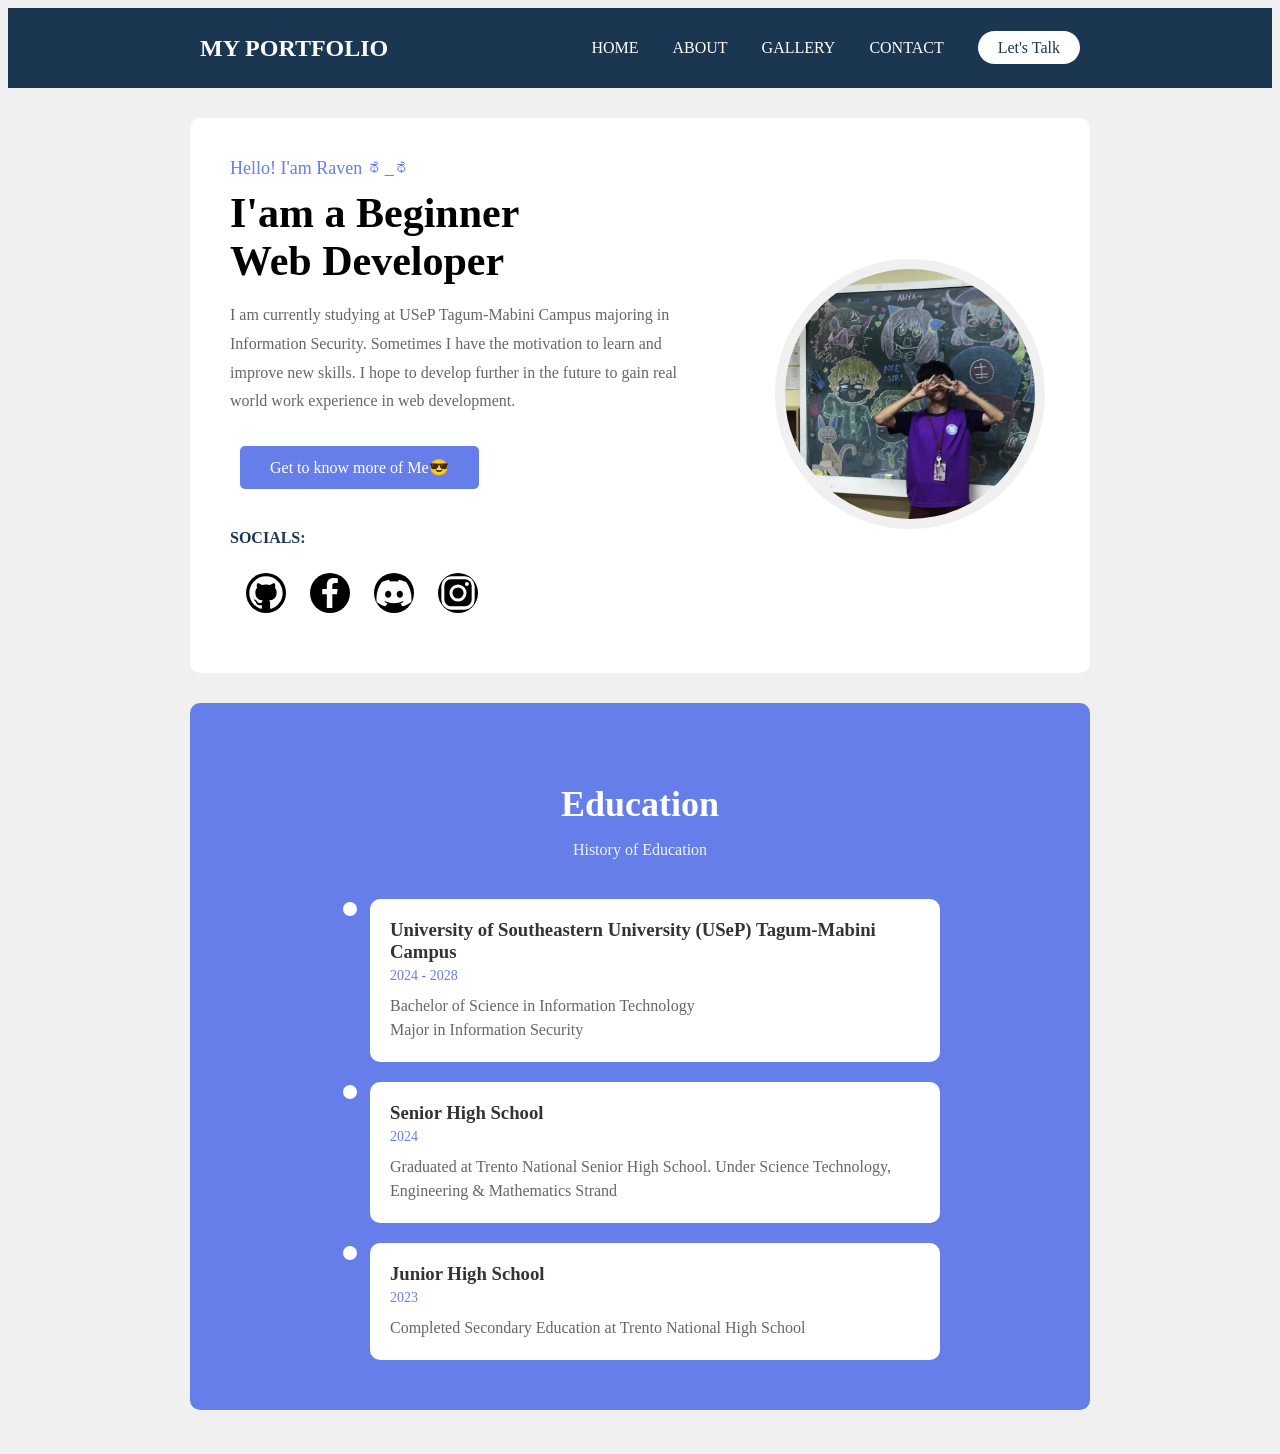
==== index.html @ c7c90969 "Add files via upload" ====
<!DOCTYPE HTML>
<html>
    <head>
        <title>Home - Raven's Portfolio</title>
    </head>

    <body bgcolor="#f0f0f0">
        <table border="0" cellpadding="0" cellspacing="0" width="100%">
            <tr>
                <td bgcolor="#1a3651" height="80" align="center">
                    <table border="0" cellpadding="10" cellspacing="0" width="900">
                        <tr>
                            <td width="30%">
                                <font color="white" size="5"><strong>MY PORTFOLIO</strong></font>
                            </td>
                            <td width="70%" align="right">
                                <a href="index.html" style="color: white; text-decoration: none; margin: 0 15px;">HOME</a>
                                <a href="about.html" style="color: white; text-decoration: none; margin: 0 15px;">ABOUT</a>
                                <a href="gallery.html" style="color: white; text-decoration: none; margin: 0 15px;">GALLERY</a>
                                <a href="contact.html" style="color: white; text-decoration: none; margin: 0 15px;">CONTACT</a>
                                <a href="contact.html" style="color: #1a3651; background-color: white; padding: 8px 20px; text-decoration: none; border-radius: 20px; margin-left: 15px;">Let's Talk</a>
                            </td>
                        </tr>
                    </table>
                </td>
            </tr>
        </table>

        <table border="0" cellpadding="40" cellspacing="0" width="900" align="center" bgcolor="white" style="margin-top: 30px; border-radius: 10px;">
            <tr>
                <td width="60%" valign="middle">
                    <font color="#667eea" size="4">Hello! I'am Raven ಥ_ಥ</font>
                    <h1 style="font-size: 42px; margin: 10px 0;">I'am a Beginner<br>Web Developer</h1>
                    <p style="color: #666; line-height: 1.8; font-size: 16px;">
                        I am currently studying at USeP Tagum-Mabini Campus majoring in Information Security. Sometimes I have the motivation to learn and improve new skills. I hope to develop further in the future to gain real world work experience in web development.
                    </p>
                    
                    <table border="0" cellpadding="5" cellspacing="5" style="margin-top: 20px;">
                        <tr>
                            <td>
                                <a href="contact.html" style="background-color: #667eea; color: white; padding: 12px 30px; text-decoration: none; border-radius: 5px; display: inline-block;">Get to know more of Me😎</a>
                            </td>
                        </tr>
                    </table>
                    
                    <p style="color: #1a3651; font-weight: bold; margin-top: 30px; margin-bottom: 10px;">SOCIALS:</p>
                    <table border="0" cellpadding="8" cellspacing="8" style="margin-top: 10px;">
                        <tr>
                            <td>
                                <a href="https://github.com/rmvillarante03202400130-hubm" target="_blank">
                                    <svg width="40" height="40" viewBox="0 0 24 24" fill="none" xmlns="http://www.w3.org/2000/svg">
                                        <circle cx="12" cy="12" r="12" fill="black"/>
                                        <path d="M12 2C6.477 2 2 6.477 2 12c0 4.42 2.865 8.17 6.839 9.49.5.092.682-.217.682-.482 0-.237-.008-.866-.013-1.7-2.782.603-3.369-1.34-3.369-1.34-.454-1.156-1.11-1.463-1.11-1.463-.908-.62.069-.608.069-.608 1.003.07 1.531 1.03 1.531 1.03.892 1.529 2.341 1.087 2.91.832.092-.647.35-1.088.636-1.338-2.22-.253-4.555-1.11-4.555-4.943 0-1.091.39-1.984 1.029-2.683-.103-.253-.446-1.27.098-2.647 0 0 .84-.269 2.75 1.025A9.578 9.578 0 0112 6.836c.85.004 1.705.115 2.504.337 1.909-1.294 2.747-1.025 2.747-1.025.546 1.377.203 2.394.1 2.647.64.699 1.028 1.592 1.028 2.683 0 3.842-2.339 4.687-4.566 4.935.359.309.678.919.678 1.852 0 1.336-.012 2.415-.012 2.743 0 .267.18.578.688.48C19.137 20.167 22 16.418 22 12c0-5.523-4.477-10-10-10z" fill="white"/>
                                    </svg>
                                </a>
                            </td>
                            <td>
                                <a href="https://www.facebook.com/raven.villarante231" target="_blank">
                                    <svg width="40" height="40" viewBox="0 0 24 24" fill="none" xmlns="http://www.w3.org/2000/svg">
                                        <circle cx="12" cy="12" r="12" fill="black"/>
                                        <path d="M13.397 20.997v-8.196h2.765l.411-3.209h-3.176V7.548c0-.926.258-1.56 1.587-1.56h1.684V3.127A22.336 22.336 0 0014.201 3c-2.444 0-4.122 1.492-4.122 4.231v2.355H7.332v3.209h2.753v8.202h3.312z" fill="white"/>
                                    </svg>
                                </a>
                            </td>
                            <td>
                                <a href="https://discord.com/users/927681116398313542" target="_blank">
                                    <svg width="40" height="40" viewBox="0 0 24 24" fill="none" xmlns="http://www.w3.org/2000/svg">
                                        <circle cx="12" cy="12" r="12" fill="black"/>
                                        <path d="M19.27 5.33C17.94 4.71 16.5 4.26 15 4a.09.09 0 00-.07.03c-.18.33-.39.76-.53 1.09a16.09 16.09 0 00-4.8 0c-.14-.34-.35-.76-.54-1.09c-.01-.02-.04-.03-.07-.03c-1.5.26-2.93.71-4.27 1.33c-.01 0-.02.01-.03.02c-2.72 4.07-3.47 8.03-3.1 11.95c0 .02.01.04.03.05c1.8 1.32 3.53 2.12 5.24 2.65c.03.01.06 0 .07-.02c.4-.55.76-1.13 1.07-1.74c.02-.04 0-.08-.04-.09c-.57-.22-1.11-.48-1.64-.78c-.04-.02-.04-.08-.01-.11c.11-.08.22-.17.33-.25c.02-.02.05-.02.07-.01c3.44 1.57 7.15 1.57 10.55 0c.02-.01.05-.01.07.01c.11.09.22.17.33.26c.04.03.04.09-.01.11c-.52.31-1.07.56-1.64.78c-.04.01-.05.06-.04.09c.32.61.68 1.19 1.07 1.74c.03.01.06.02.09.01c1.72-.53 3.45-1.33 5.25-2.65c.02-.01.03-.03.03-.05c.44-4.53-.73-8.46-3.1-11.95c-.01-.01-.02-.02-.04-.02zM8.52 14.91c-1.03 0-1.89-.95-1.89-2.12s.84-2.12 1.89-2.12c1.06 0 1.9.96 1.89 2.12c0 1.17-.84 2.12-1.89 2.12zm6.97 0c-1.03 0-1.89-.95-1.89-2.12s.84-2.12 1.89-2.12c1.06 0 1.9.96 1.89 2.12c0 1.17-.83 2.12-1.89 2.12z" fill="white"/>
                                    </svg>
                                </a>
                            </td>
                            <td>
                                <a href="instagram.com/c.raves_231" target="_blank">
                                    <svg width="40" height="40" viewBox="0 0 24 24" fill="none" xmlns="http://www.w3.org/2000/svg">
                                        <circle cx="12" cy="12" r="12" fill="black"/>
                                        <path d="M12 6.865A5.135 5.135 0 1017.135 12 5.135 5.135 0 0012 6.865zm0 8.469A3.334 3.334 0 1115.334 12 3.333 3.333 0 0112 15.334z" fill="white"/>
                                        <circle cx="17.338" cy="6.662" r="1.2" fill="white"/>
                                        <path d="M20.188 3.812A5.706 5.706 0 0016 2h-8a5.706 5.706 0 00-4.188 1.812A5.706 5.706 0 002 8v8a5.706 5.706 0 001.812 4.188A5.706 5.706 0 008 22h8a5.706 5.706 0 004.188-1.812A5.706 5.706 0 0022 16V8a5.706 5.706 0 00-1.812-4.188zM20.2 16a3.9 3.9 0 01-3.9 3.9H7.7A3.9 3.9 0 013.8 16V7.7A3.9 3.9 0 017.7 3.8h8.6a3.9 3.9 0 013.9 3.9V16z" fill="white"/>
                                    </svg>
                                </a>
                            </td>
                        </tr>
                    </table>
                </td>
                
                <td width="40%" align="center" valign="middle">
                    <img src="RAVENPIC.jpg" alt="Raven Villarante" width="250" height="250" border="10" style="border-radius: 50%; border-color: #f0f0f0;">
                </td>
            </tr>
        </table>

        <table border="0" cellpadding="50" cellspacing="0" width="900" align="center" bgcolor="#667eea" style="margin-top: 30px; border-radius: 10px; color: white;">
            <tr>
                <td align="center">
                    <h2 style="font-size: 36px; margin-bottom: 10px;">Education</h2>
                    <p style="margin-bottom: 40px; opacity: 0.9;">History of Education</p>
                    
                    <table border="0" cellpadding="0" cellspacing="0" width="600" align="center">
                        <tr>
                            <td width="30" valign="top">
                                <table border="0" cellpadding="0" cellspacing="0" height="100%">
                                    <tr>
                                        <td width="14" height="14" bgcolor="white" style="border-radius: 50%; border: 3px solid #667eea;"></td>
                                    </tr>
                                    <tr>
                                        <td width="2" bgcolor="rgba(255,255,255,0.3)" align="center" style="padding-left: 6px;"></td>
                                    </tr>
                                </table>
                            </td>
                            <td bgcolor="white" style="color: #333; padding: 20px; border-radius: 10px; margin-bottom: 20px;">
                                <h3 style="margin: 0 0 5px 0;">University of Southeastern University (USeP) Tagum-Mabini Campus</h3>
                                <p style="color: #667eea; font-size: 14px; margin: 0 0 10px 0;">2024 - 2028</p>
                                <p style="color: #666; margin: 0; line-height: 1.5;">Bachelor of Science in Information Technology<br>Major in Information Security</p>
                            </td>
                        </tr>
                        <tr><td colspan="2" height="20"></td></tr>
                        <tr>
                            <td width="30" valign="top">
                                <table border="0" cellpadding="0" cellspacing="0" height="100%">
                                    <tr>
                                        <td width="14" height="14" bgcolor="white" style="border-radius: 50%; border: 3px solid #667eea;"></td>
                                    </tr>
                                    <tr>
                                        <td width="2" bgcolor="rgba(255,255,255,0.3)" align="center" style="padding-left: 6px;"></td>
                                    </tr>
                                </table>
                            </td>
                            <td bgcolor="white" style="color: #333; padding: 20px; border-radius: 10px;">
                                <h3 style="margin: 0 0 5px 0;">Senior High School</h3>
                                <p style="color: #667eea; font-size: 14px; margin: 0 0 10px 0;">2024</p>
                                <p style="color: #666; margin: 0; line-height: 1.5;"> Graduated at Trento National Senior High School. Under Science Technology, Engineering & Mathematics Strand</p>
                            </td>
                        </tr>
                        <tr><td colspan="2" height="20"></td></tr>
                        <tr>
                            <td width="30" valign="top">
                                <div style="width: 14px; height: 14px; background-color: white; border-radius: 50%; border: 3px solid #667eea;"></div>
                            </td>
                            <td bgcolor="white" style="color: #333; padding: 20px; border-radius: 10px;">
                                <h3 style="margin: 0 0 5px 0;">Junior High School</h3>
                                <p style="color: #667eea; font-size: 14px; margin: 0 0 10px 0;">2023</p>
                                <p style="color: #666; margin: 0; line-height: 1.5;">Completed Secondary Education at Trento National High School</p>
                            </td>
                        </tr>
                    </table>
                </td>
            </tr>
        </table>

        <br><br>
    </body>
</html>
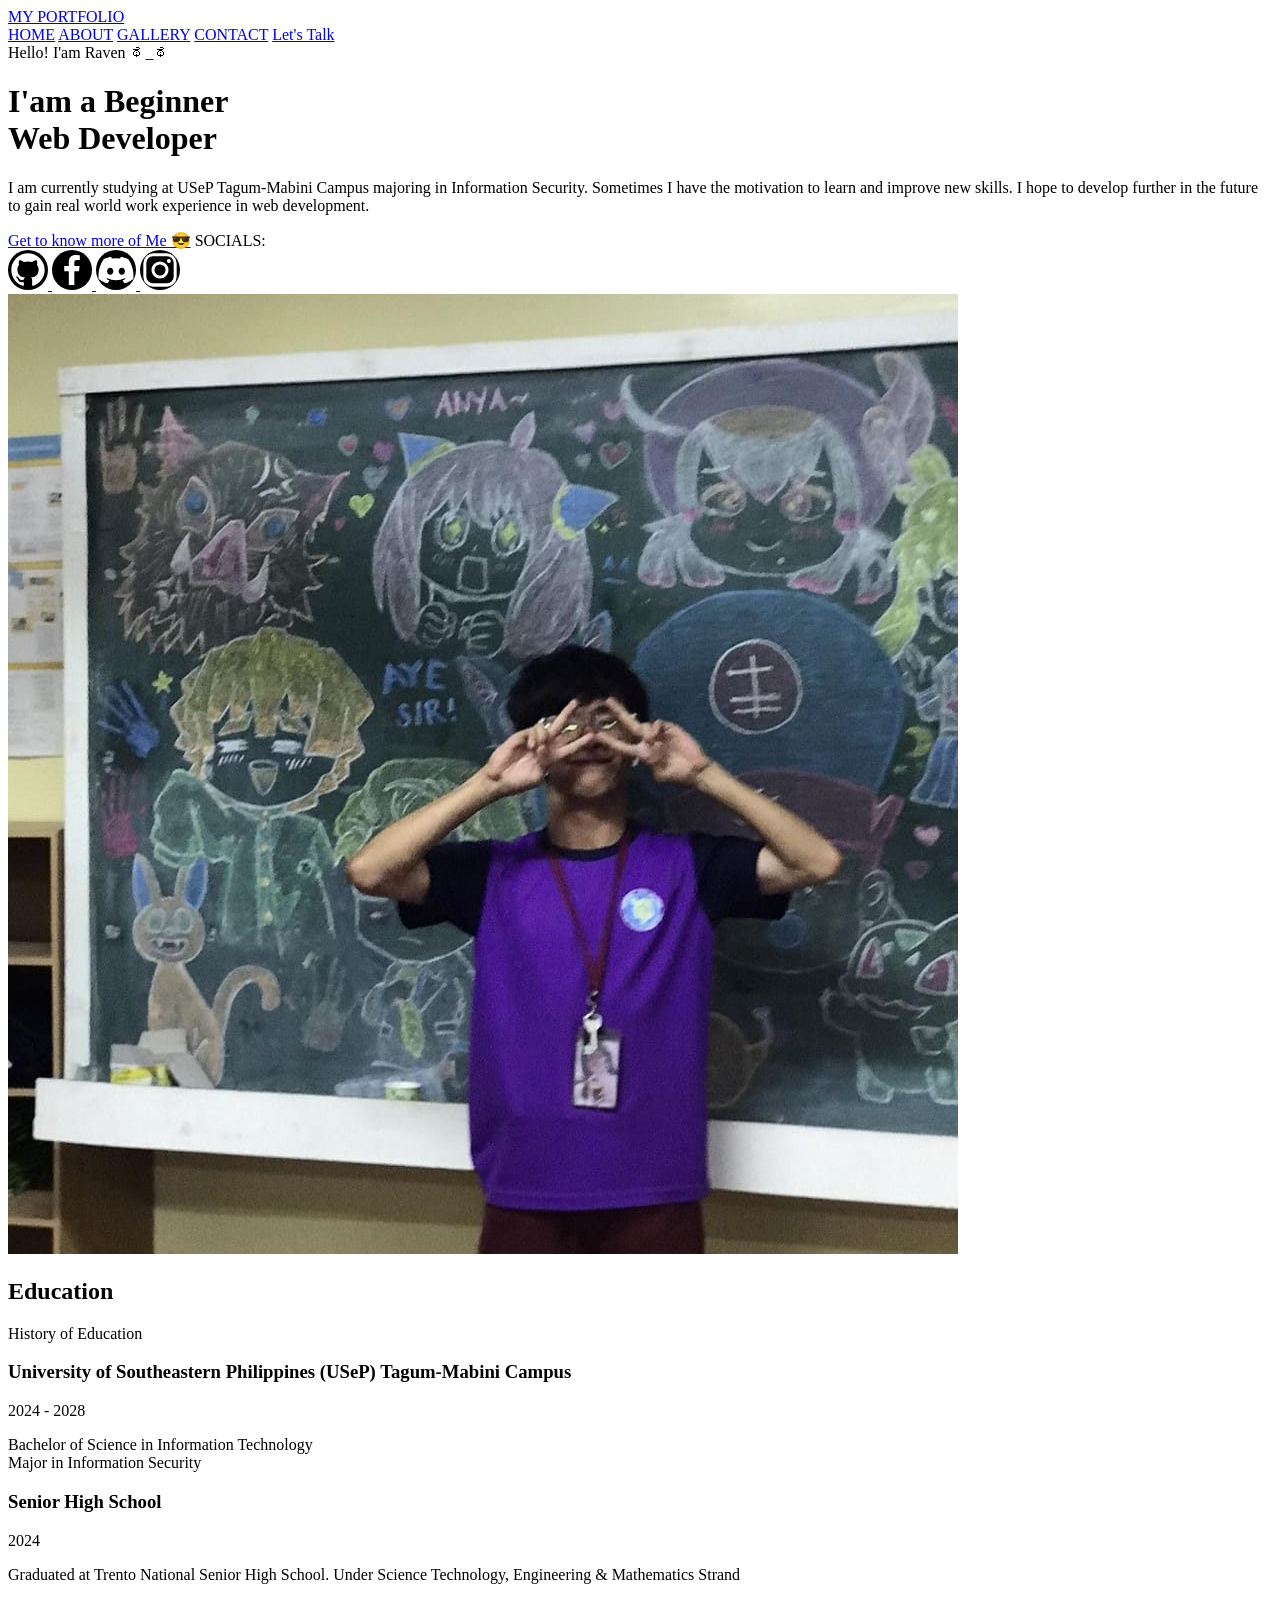
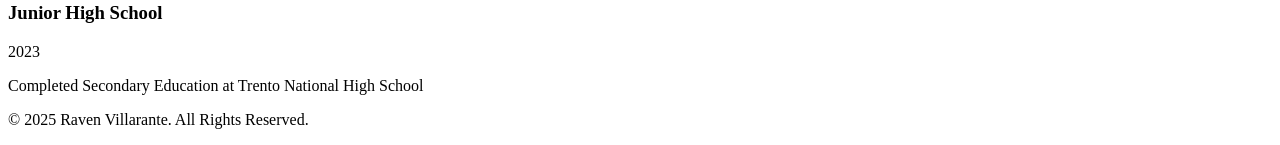
==== commit c10db3ef: "Refactor index.html for improved structure and styling Updated the structure and styling of the inde" ====
--- a/index.html
+++ b/index.html
@@ -1,153 +1,101 @@
 <!DOCTYPE HTML>
-<html>
-    <head>
-        <title>Home - Raven's Portfolio</title>
-    </head>
+<html lang="en">
+<head>
+    <title>Home - Raven's Portfolio</title>
+    <meta charset="UTF-8">
+    <meta name="viewport" content="width=device-width, initial-scale=1.0">
+    <link rel="stylesheet" href="portfolio-style.css">
+</head>
+<body>
 
-    <body bgcolor="#f0f0f0">
-        <table border="0" cellpadding="0" cellspacing="0" width="100%">
-            <tr>
-                <td bgcolor="#1a3651" height="80" align="center">
-                    <table border="0" cellpadding="10" cellspacing="0" width="900">
-                        <tr>
-                            <td width="30%">
-                                <font color="white" size="5"><strong>MY PORTFOLIO</strong></font>
-                            </td>
-                            <td width="70%" align="right">
-                                <a href="index.html" style="color: white; text-decoration: none; margin: 0 15px;">HOME</a>
-                                <a href="about.html" style="color: white; text-decoration: none; margin: 0 15px;">ABOUT</a>
-                                <a href="gallery.html" style="color: white; text-decoration: none; margin: 0 15px;">GALLERY</a>
-                                <a href="contact.html" style="color: white; text-decoration: none; margin: 0 15px;">CONTACT</a>
-                                <a href="contact.html" style="color: #1a3651; background-color: white; padding: 8px 20px; text-decoration: none; border-radius: 20px; margin-left: 15px;">Let's Talk</a>
-                            </td>
-                        </tr>
-                    </table>
-                </td>
-            </tr>
-        </table>
+    <!-- NAVIGATION -->
+    <div class="nav-wrapper">
+        <div class="nav-inner">
+            <a href="index.html" class="nav-logo">MY PORTFOLIO</a>
+            <div class="nav-links">
+                <a href="index.html">HOME</a>
+                <a href="about.html">ABOUT</a>
+                <a href="gallery.html">GALLERY</a>
+                <a href="contact.html">CONTACT</a>
+                <a href="contact.html" class="btn-talk">Let's Talk</a>
+            </div>
+        </div>
+    </div>
 
-        <table border="0" cellpadding="40" cellspacing="0" width="900" align="center" bgcolor="white" style="margin-top: 30px; border-radius: 10px;">
-            <tr>
-                <td width="60%" valign="middle">
-                    <font color="#667eea" size="4">Hello! I'am Raven ಥ_ಥ</font>
-                    <h1 style="font-size: 42px; margin: 10px 0;">I'am a Beginner<br>Web Developer</h1>
-                    <p style="color: #666; line-height: 1.8; font-size: 16px;">
-                        I am currently studying at USeP Tagum-Mabini Campus majoring in Information Security. Sometimes I have the motivation to learn and improve new skills. I hope to develop further in the future to gain real world work experience in web development.
-                    </p>
-                    
-                    <table border="0" cellpadding="5" cellspacing="5" style="margin-top: 20px;">
-                        <tr>
-                            <td>
-                                <a href="contact.html" style="background-color: #667eea; color: white; padding: 12px 30px; text-decoration: none; border-radius: 5px; display: inline-block;">Get to know more of Me😎</a>
-                            </td>
-                        </tr>
-                    </table>
-                    
-                    <p style="color: #1a3651; font-weight: bold; margin-top: 30px; margin-bottom: 10px;">SOCIALS:</p>
-                    <table border="0" cellpadding="8" cellspacing="8" style="margin-top: 10px;">
-                        <tr>
-                            <td>
-                                <a href="https://github.com/rmvillarante03202400130-hubm" target="_blank">
-                                    <svg width="40" height="40" viewBox="0 0 24 24" fill="none" xmlns="http://www.w3.org/2000/svg">
-                                        <circle cx="12" cy="12" r="12" fill="black"/>
-                                        <path d="M12 2C6.477 2 2 6.477 2 12c0 4.42 2.865 8.17 6.839 9.49.5.092.682-.217.682-.482 0-.237-.008-.866-.013-1.7-2.782.603-3.369-1.34-3.369-1.34-.454-1.156-1.11-1.463-1.11-1.463-.908-.62.069-.608.069-.608 1.003.07 1.531 1.03 1.531 1.03.892 1.529 2.341 1.087 2.91.832.092-.647.35-1.088.636-1.338-2.22-.253-4.555-1.11-4.555-4.943 0-1.091.39-1.984 1.029-2.683-.103-.253-.446-1.27.098-2.647 0 0 .84-.269 2.75 1.025A9.578 9.578 0 0112 6.836c.85.004 1.705.115 2.504.337 1.909-1.294 2.747-1.025 2.747-1.025.546 1.377.203 2.394.1 2.647.64.699 1.028 1.592 1.028 2.683 0 3.842-2.339 4.687-4.566 4.935.359.309.678.919.678 1.852 0 1.336-.012 2.415-.012 2.743 0 .267.18.578.688.48C19.137 20.167 22 16.418 22 12c0-5.523-4.477-10-10-10z" fill="white"/>
-                                    </svg>
-                                </a>
-                            </td>
-                            <td>
-                                <a href="https://www.facebook.com/raven.villarante231" target="_blank">
-                                    <svg width="40" height="40" viewBox="0 0 24 24" fill="none" xmlns="http://www.w3.org/2000/svg">
-                                        <circle cx="12" cy="12" r="12" fill="black"/>
-                                        <path d="M13.397 20.997v-8.196h2.765l.411-3.209h-3.176V7.548c0-.926.258-1.56 1.587-1.56h1.684V3.127A22.336 22.336 0 0014.201 3c-2.444 0-4.122 1.492-4.122 4.231v2.355H7.332v3.209h2.753v8.202h3.312z" fill="white"/>
-                                    </svg>
-                                </a>
-                            </td>
-                            <td>
-                                <a href="https://discord.com/users/927681116398313542" target="_blank">
-                                    <svg width="40" height="40" viewBox="0 0 24 24" fill="none" xmlns="http://www.w3.org/2000/svg">
-                                        <circle cx="12" cy="12" r="12" fill="black"/>
-                                        <path d="M19.27 5.33C17.94 4.71 16.5 4.26 15 4a.09.09 0 00-.07.03c-.18.33-.39.76-.53 1.09a16.09 16.09 0 00-4.8 0c-.14-.34-.35-.76-.54-1.09c-.01-.02-.04-.03-.07-.03c-1.5.26-2.93.71-4.27 1.33c-.01 0-.02.01-.03.02c-2.72 4.07-3.47 8.03-3.1 11.95c0 .02.01.04.03.05c1.8 1.32 3.53 2.12 5.24 2.65c.03.01.06 0 .07-.02c.4-.55.76-1.13 1.07-1.74c.02-.04 0-.08-.04-.09c-.57-.22-1.11-.48-1.64-.78c-.04-.02-.04-.08-.01-.11c.11-.08.22-.17.33-.25c.02-.02.05-.02.07-.01c3.44 1.57 7.15 1.57 10.55 0c.02-.01.05-.01.07.01c.11.09.22.17.33.26c.04.03.04.09-.01.11c-.52.31-1.07.56-1.64.78c-.04.01-.05.06-.04.09c.32.61.68 1.19 1.07 1.74c.03.01.06.02.09.01c1.72-.53 3.45-1.33 5.25-2.65c.02-.01.03-.03.03-.05c.44-4.53-.73-8.46-3.1-11.95c-.01-.01-.02-.02-.04-.02zM8.52 14.91c-1.03 0-1.89-.95-1.89-2.12s.84-2.12 1.89-2.12c1.06 0 1.9.96 1.89 2.12c0 1.17-.84 2.12-1.89 2.12zm6.97 0c-1.03 0-1.89-.95-1.89-2.12s.84-2.12 1.89-2.12c1.06 0 1.9.96 1.89 2.12c0 1.17-.83 2.12-1.89 2.12z" fill="white"/>
-                                    </svg>
-                                </a>
-                            </td>
-                            <td>
-                                <a href="instagram.com/c.raves_231" target="_blank">
-                                    <svg width="40" height="40" viewBox="0 0 24 24" fill="none" xmlns="http://www.w3.org/2000/svg">
-                                        <circle cx="12" cy="12" r="12" fill="black"/>
-                                        <path d="M12 6.865A5.135 5.135 0 1017.135 12 5.135 5.135 0 0012 6.865zm0 8.469A3.334 3.334 0 1115.334 12 3.333 3.333 0 0112 15.334z" fill="white"/>
-                                        <circle cx="17.338" cy="6.662" r="1.2" fill="white"/>
-                                        <path d="M20.188 3.812A5.706 5.706 0 0016 2h-8a5.706 5.706 0 00-4.188 1.812A5.706 5.706 0 002 8v8a5.706 5.706 0 001.812 4.188A5.706 5.706 0 008 22h8a5.706 5.706 0 004.188-1.812A5.706 5.706 0 0022 16V8a5.706 5.706 0 00-1.812-4.188zM20.2 16a3.9 3.9 0 01-3.9 3.9H7.7A3.9 3.9 0 013.8 16V7.7A3.9 3.9 0 017.7 3.8h8.6a3.9 3.9 0 013.9 3.9V16z" fill="white"/>
-                                    </svg>
-                                </a>
-                            </td>
-                        </tr>
-                    </table>
-                </td>
-                
-                <td width="40%" align="center" valign="middle">
-                    <img src="RAVENPIC.jpg" alt="Raven Villarante" width="250" height="250" border="10" style="border-radius: 50%; border-color: #f0f0f0;">
-                </td>
-            </tr>
-        </table>
+    <div class="page-content">
 
-        <table border="0" cellpadding="50" cellspacing="0" width="900" align="center" bgcolor="#667eea" style="margin-top: 30px; border-radius: 10px; color: white;">
-            <tr>
-                <td align="center">
-                    <h2 style="font-size: 36px; margin-bottom: 10px;">Education</h2>
-                    <p style="margin-bottom: 40px; opacity: 0.9;">History of Education</p>
-                    
-                    <table border="0" cellpadding="0" cellspacing="0" width="600" align="center">
-                        <tr>
-                            <td width="30" valign="top">
-                                <table border="0" cellpadding="0" cellspacing="0" height="100%">
-                                    <tr>
-                                        <td width="14" height="14" bgcolor="white" style="border-radius: 50%; border: 3px solid #667eea;"></td>
-                                    </tr>
-                                    <tr>
-                                        <td width="2" bgcolor="rgba(255,255,255,0.3)" align="center" style="padding-left: 6px;"></td>
-                                    </tr>
-                                </table>
-                            </td>
-                            <td bgcolor="white" style="color: #333; padding: 20px; border-radius: 10px; margin-bottom: 20px;">
-                                <h3 style="margin: 0 0 5px 0;">University of Southeastern University (USeP) Tagum-Mabini Campus</h3>
-                                <p style="color: #667eea; font-size: 14px; margin: 0 0 10px 0;">2024 - 2028</p>
-                                <p style="color: #666; margin: 0; line-height: 1.5;">Bachelor of Science in Information Technology<br>Major in Information Security</p>
-                            </td>
-                        </tr>
-                        <tr><td colspan="2" height="20"></td></tr>
-                        <tr>
-                            <td width="30" valign="top">
-                                <table border="0" cellpadding="0" cellspacing="0" height="100%">
-                                    <tr>
-                                        <td width="14" height="14" bgcolor="white" style="border-radius: 50%; border: 3px solid #667eea;"></td>
-                                    </tr>
-                                    <tr>
-                                        <td width="2" bgcolor="rgba(255,255,255,0.3)" align="center" style="padding-left: 6px;"></td>
-                                    </tr>
-                                </table>
-                            </td>
-                            <td bgcolor="white" style="color: #333; padding: 20px; border-radius: 10px;">
-                                <h3 style="margin: 0 0 5px 0;">Senior High School</h3>
-                                <p style="color: #667eea; font-size: 14px; margin: 0 0 10px 0;">2024</p>
-                                <p style="color: #666; margin: 0; line-height: 1.5;"> Graduated at Trento National Senior High School. Under Science Technology, Engineering & Mathematics Strand</p>
-                            </td>
-                        </tr>
-                        <tr><td colspan="2" height="20"></td></tr>
-                        <tr>
-                            <td width="30" valign="top">
-                                <div style="width: 14px; height: 14px; background-color: white; border-radius: 50%; border: 3px solid #667eea;"></div>
-                            </td>
-                            <td bgcolor="white" style="color: #333; padding: 20px; border-radius: 10px;">
-                                <h3 style="margin: 0 0 5px 0;">Junior High School</h3>
-                                <p style="color: #667eea; font-size: 14px; margin: 0 0 10px 0;">2023</p>
-                                <p style="color: #666; margin: 0; line-height: 1.5;">Completed Secondary Education at Trento National High School</p>
-                            </td>
-                        </tr>
-                    </table>
-                </td>
-            </tr>
-        </table>
+        <!-- HERO CARD -->
+        <div class="card">
+            <div class="hero-flex">
+                <div class="hero-text">
+                    <span class="greeting">Hello! I'am Raven ಥ_ಥ</span>
+                    <h1>I'am a Beginner<br>Web Developer</h1>
+                    <p>I am currently studying at USeP Tagum-Mabini Campus majoring in Information Security. Sometimes I have the motivation to learn and improve new skills. I hope to develop further in the future to gain real world work experience in web development.</p>
+                    <a href="contact.html" class="btn-cta">Get to know more of Me 😎</a>
+                    <span class="socials-label">SOCIALS:</span>
+                    <div class="socials-row">
+                        <a href="https://github.com/rmvillarante03202400130-hubm" target="_blank">
+                            <svg width="40" height="40" viewBox="0 0 24 24" fill="none" xmlns="http://www.w3.org/2000/svg">
+                                <circle cx="12" cy="12" r="12" fill="black"/>
+                                <path d="M12 2C6.477 2 2 6.477 2 12c0 4.42 2.865 8.17 6.839 9.49.5.092.682-.217.682-.482 0-.237-.008-.866-.013-1.7-2.782.603-3.369-1.34-3.369-1.34-.454-1.156-1.11-1.463-1.11-1.463-.908-.62.069-.608.069-.608 1.003.07 1.531 1.03 1.531 1.03.892 1.529 2.341 1.087 2.91.832.092-.647.35-1.088.636-1.338-2.22-.253-4.555-1.11-4.555-4.943 0-1.091.39-1.984 1.029-2.683-.103-.253-.446-1.27.098-2.647 0 0 .84-.269 2.75 1.025A9.578 9.578 0 0112 6.836c.85.004 1.705.115 2.504.337 1.909-1.294 2.747-1.025 2.747-1.025.546 1.377.203 2.394.1 2.647.64.699 1.028 1.592 1.028 2.683 0 3.842-2.339 4.687-4.566 4.935.359.309.678.919.678 1.852 0 1.336-.012 2.415-.012 2.743 0 .267.18.578.688.48C19.137 20.167 22 16.418 22 12c0-5.523-4.477-10-10-10z" fill="white"/>
+                            </svg>
+                        </a>
+                        <a href="https://www.facebook.com/raven.villarante231" target="_blank">
+                            <svg width="40" height="40" viewBox="0 0 24 24" fill="none" xmlns="http://www.w3.org/2000/svg">
+                                <circle cx="12" cy="12" r="12" fill="black"/>
+                                <path d="M13.397 20.997v-8.196h2.765l.411-3.209h-3.176V7.548c0-.926.258-1.56 1.587-1.56h1.684V3.127A22.336 22.336 0 0014.201 3c-2.444 0-4.122 1.492-4.122 4.231v2.355H7.332v3.209h2.753v8.202h3.312z" fill="white"/>
+                            </svg>
+                        </a>
+                        <a href="https://discord.com/users/927681116398313542" target="_blank">
+                            <svg width="40" height="40" viewBox="0 0 24 24" fill="none" xmlns="http://www.w3.org/2000/svg">
+                                <circle cx="12" cy="12" r="12" fill="black"/>
+                                <path d="M19.27 5.33C17.94 4.71 16.5 4.26 15 4a.09.09 0 00-.07.03c-.18.33-.39.76-.53 1.09a16.09 16.09 0 00-4.8 0c-.14-.34-.35-.76-.54-1.09c-.01-.02-.04-.03-.07-.03c-1.5.26-2.93.71-4.27 1.33c-.01 0-.02.01-.03.02c-2.72 4.07-3.47 8.03-3.1 11.95c0 .02.01.04.03.05c1.8 1.32 3.53 2.12 5.24 2.65c.03.01.06 0 .07-.02c.4-.55.76-1.13 1.07-1.74c.02-.04 0-.08-.04-.09c-.57-.22-1.11-.48-1.64-.78c-.04-.02-.04-.08-.01-.11c.11-.08.22-.17.33-.25c.02-.02.05-.02.07-.01c3.44 1.57 7.15 1.57 10.55 0c.02-.01.05-.01.07.01c.11.09.22.17.33.26c.04.03.04.09-.01.11c-.52.31-1.07.56-1.64.78c-.04.01-.05.06-.04.09c.32.61.68 1.19 1.07 1.74c.03.01.06.02.09.01c1.72-.53 3.45-1.33 5.25-2.65c.02-.01.03-.03.03-.05c.44-4.53-.73-8.46-3.1-11.95c-.01-.01-.02-.02-.04-.02zM8.52 14.91c-1.03 0-1.89-.95-1.89-2.12s.84-2.12 1.89-2.12c1.06 0 1.9.96 1.89 2.12c0 1.17-.84 2.12-1.89 2.12zm6.97 0c-1.03 0-1.89-.95-1.89-2.12s.84-2.12 1.89-2.12c1.06 0 1.9.96 1.89 2.12c0 1.17-.83 2.12-1.89 2.12z" fill="white"/>
+                            </svg>
+                        </a>
+                        <a href="https://instagram.com/c.raves_231" target="_blank">
+                            <svg width="40" height="40" viewBox="0 0 24 24" fill="none" xmlns="http://www.w3.org/2000/svg">
+                                <circle cx="12" cy="12" r="12" fill="black"/>
+                                <path d="M12 6.865A5.135 5.135 0 1017.135 12 5.135 5.135 0 0012 6.865zm0 8.469A3.334 3.334 0 1115.334 12 3.333 3.333 0 0112 15.334z" fill="white"/>
+                                <circle cx="17.338" cy="6.662" r="1.2" fill="white"/>
+                                <path d="M20.188 3.812A5.706 5.706 0 0016 2h-8a5.706 5.706 0 00-4.188 1.812A5.706 5.706 0 002 8v8a5.706 5.706 0 001.812 4.188A5.706 5.706 0 008 22h8a5.706 5.706 0 004.188-1.812A5.706 5.706 0 0022 16V8a5.706 5.706 0 00-1.812-4.188zM20.2 16a3.9 3.9 0 01-3.9 3.9H7.7A3.9 3.9 0 013.8 16V7.7A3.9 3.9 0 017.7 3.8h8.6a3.9 3.9 0 013.9 3.9V16z" fill="white"/>
+                            </svg>
+                        </a>
+                    </div>
+                </div>
+                <div class="hero-photo">
+                    <img src="RAVENPIC.jpg" alt="Raven Villarante">
+                </div>
+            </div>
+        </div>
 
-        <br><br>
-    </body>
-</html>+        <!-- EDUCATION CARD -->
+        <div class="education-card">
+            <h2>Education</h2>
+            <p class="subtitle">History of Education</p>
+            <div class="timeline">
+                <div class="timeline-item">
+                    <h3>University of Southeastern Philippines (USeP) Tagum-Mabini Campus</h3>
+                    <span class="year">2024 - 2028</span>
+                    <p>Bachelor of Science in Information Technology<br>Major in Information Security</p>
+                </div>
+                <div class="timeline-item">
+                    <h3>Senior High School</h3>
+                    <span class="year">2024</span>
+                    <p>Graduated at Trento National Senior High School. Under Science Technology, Engineering & Mathematics Strand</p>
+                </div>
+                <div class="timeline-item">
+                    <h3>Junior High School</h3>
+                    <span class="year">2023</span>
+                    <p>Completed Secondary Education at Trento National High School</p>
+                </div>
+            </div>
+        </div>
+
+    </div>
+
+    <div class="site-footer">
+        <p>© 2025 Raven Villarante. All Rights Reserved.</p>
+    </div>
+
+</body>
+</html>
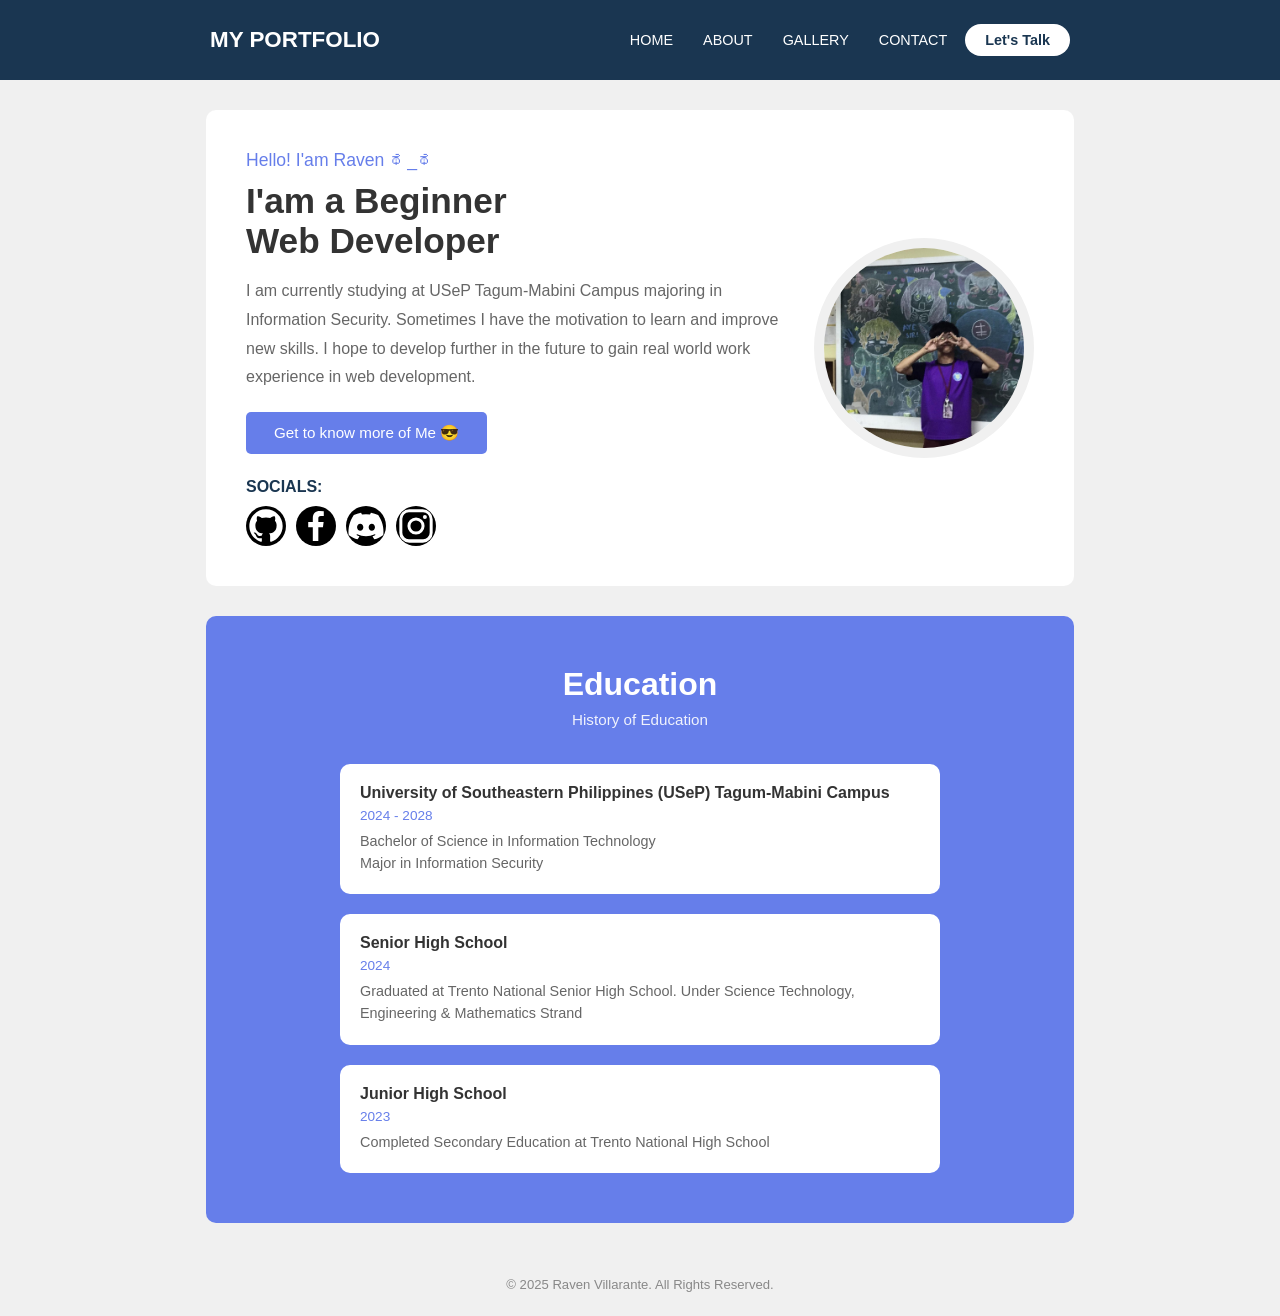
==== commit f283c9c9: "Fix HTML formatting and correct link cases" ====
--- a/index.html
+++ b/index.html
@@ -14,10 +14,10 @@
             <a href="index.html" class="nav-logo">MY PORTFOLIO</a>
             <div class="nav-links">
                 <a href="index.html">HOME</a>
-                <a href="about.html">ABOUT</a>
-                <a href="gallery.html">GALLERY</a>
-                <a href="contact.html">CONTACT</a>
-                <a href="contact.html" class="btn-talk">Let's Talk</a>
+                <a href="About.html">ABOUT</a>
+                <a href="Gallery.html">GALLERY</a>
+                <a href="Contact.html">CONTACT</a>
+                <a href="Contact.html" class="btn-talk">Let's Talk</a>
             </div>
         </div>
     </div>
@@ -99,3 +99,4 @@
 
 </body>
 </html>
+
--- a/portfolio-style.css
+++ b/portfolio-style.css
@@ -0,0 +1,628 @@
+/* =============================================
+   RAVEN'S PORTFOLIO - Responsive Stylesheet
+============================================= */
+
+/* --- Reset & Base --- */
+* {
+  box-sizing: border-box;
+  margin: 0;
+  padding: 0;
+}
+
+body {
+  font-family: Arial, sans-serif;
+  background-color: #f0f0f0;
+}
+
+img {
+  max-width: 100%;
+  height: auto;
+}
+
+/* =============================================
+   NAVIGATION
+============================================= */
+
+.nav-wrapper {
+  background-color: #1a3651;
+  width: 100%;
+}
+
+.nav-inner {
+  max-width: 900px;
+  margin: 0 auto;
+  padding: 0 20px;
+  height: 80px;
+  display: flex;
+  align-items: center;
+  justify-content: space-between;
+  flex-wrap: wrap;
+  gap: 10px;
+}
+
+.nav-logo {
+  color: white;
+  font-size: 1.4rem;
+  font-weight: bold;
+  text-decoration: none;
+}
+
+.nav-links {
+  display: flex;
+  flex-wrap: wrap;
+  gap: 6px;
+  align-items: center;
+}
+
+.nav-links a {
+  color: white;
+  text-decoration: none;
+  padding: 6px 12px;
+  font-size: 0.9rem;
+  transition: opacity 0.2s;
+}
+
+.nav-links a:hover {
+  opacity: 0.7;
+}
+
+.nav-links a.btn-talk {
+  color: #1a3651;
+  background-color: white;
+  padding: 8px 20px;
+  border-radius: 20px;
+  font-weight: bold;
+}
+
+.nav-links a.btn-talk:hover {
+  opacity: 0.85;
+}
+
+/* =============================================
+   MAIN CONTENT WRAPPER
+============================================= */
+
+.page-content {
+  max-width: 900px;
+  margin: 30px auto;
+  padding: 0 16px;
+}
+
+/* =============================================
+   CARDS / SECTIONS
+============================================= */
+
+.card {
+  background-color: white;
+  border-radius: 10px;
+  padding: 40px;
+  margin-bottom: 30px;
+}
+
+.card h1 {
+  font-size: 2rem;
+  color: #333;
+  margin-bottom: 10px;
+}
+
+.card h2 {
+  color: #333;
+  border-bottom: 2px solid #667eea;
+  padding-bottom: 10px;
+  margin-bottom: 20px;
+}
+
+.card h3 {
+  color: #333;
+}
+
+/* =============================================
+   HOME PAGE - HERO
+============================================= */
+
+.hero-flex {
+  display: flex;
+  flex-wrap: wrap;
+  align-items: center;
+  gap: 30px;
+}
+
+.hero-text {
+  flex: 1;
+  min-width: 260px;
+}
+
+.hero-text .greeting {
+  color: #667eea;
+  font-size: 1.1rem;
+  margin-bottom: 10px;
+  display: block;
+}
+
+.hero-text h1 {
+  font-size: 2.2rem;
+  margin-bottom: 16px;
+  color: #333;
+}
+
+.hero-text p {
+  color: #666;
+  line-height: 1.8;
+  font-size: 1rem;
+  margin-bottom: 20px;
+}
+
+.hero-photo {
+  flex: 0 0 auto;
+  display: flex;
+  justify-content: center;
+}
+
+.hero-photo img {
+  width: 220px;
+  height: 220px;
+  border-radius: 50%;
+  border: 10px solid #f0f0f0;
+  object-fit: cover;
+}
+
+.btn-cta {
+  display: inline-block;
+  background-color: #667eea;
+  color: white;
+  padding: 12px 28px;
+  text-decoration: none;
+  border-radius: 5px;
+  font-size: 0.95rem;
+  margin-bottom: 24px;
+  transition: background-color 0.2s;
+}
+
+.btn-cta:hover {
+  background-color: #5563d4;
+}
+
+.socials-label {
+  color: #1a3651;
+  font-weight: bold;
+  margin-bottom: 10px;
+  display: block;
+}
+
+.socials-row {
+  display: flex;
+  flex-wrap: wrap;
+  gap: 10px;
+  align-items: center;
+}
+
+.socials-row a {
+  display: inline-flex;
+}
+
+/* =============================================
+   HOME PAGE - EDUCATION
+============================================= */
+
+.education-card {
+  background-color: #667eea;
+  border-radius: 10px;
+  padding: 50px 40px;
+  margin-bottom: 30px;
+  color: white;
+  text-align: center;
+}
+
+.education-card h2 {
+  font-size: 2rem;
+  margin-bottom: 8px;
+  border: none;
+  color: white;
+}
+
+.education-card .subtitle {
+  opacity: 0.9;
+  margin-bottom: 36px;
+  font-size: 0.95rem;
+}
+
+.timeline {
+  max-width: 600px;
+  margin: 0 auto;
+  display: flex;
+  flex-direction: column;
+  gap: 20px;
+}
+
+.timeline-item {
+  background-color: white;
+  color: #333;
+  padding: 20px;
+  border-radius: 10px;
+  text-align: left;
+}
+
+.timeline-item h3 {
+  margin-bottom: 6px;
+  font-size: 1rem;
+}
+
+.timeline-item .year {
+  color: #667eea;
+  font-size: 0.85rem;
+  margin-bottom: 8px;
+  display: block;
+}
+
+.timeline-item p {
+  color: #666;
+  font-size: 0.9rem;
+  line-height: 1.5;
+}
+
+/* =============================================
+   ABOUT PAGE
+============================================= */
+
+.about-top {
+  display: flex;
+  flex-wrap: wrap;
+  gap: 30px;
+  align-items: flex-start;
+}
+
+.about-photo-col {
+  flex: 0 0 auto;
+  text-align: center;
+  min-width: 160px;
+}
+
+.about-photo-col img {
+  width: 180px;
+  height: 180px;
+  border-radius: 50%;
+  border: 8px solid #f0f0f0;
+  object-fit: cover;
+}
+
+.about-photo-col h2 {
+  color: #333;
+  margin-top: 16px;
+  font-size: 1.2rem;
+  border: none;
+}
+
+.about-photo-col p {
+  color: #667eea;
+  font-size: 1rem;
+}
+
+.about-info-col {
+  flex: 1;
+  min-width: 240px;
+}
+
+.section-heading {
+  color: #333;
+  border-bottom: 2px solid #667eea;
+  padding-bottom: 8px;
+  margin-bottom: 16px;
+  margin-top: 28px;
+  font-size: 1.1rem;
+}
+
+.section-heading:first-child {
+  margin-top: 0;
+}
+
+.about-desc {
+  color: #666;
+  line-height: 1.8;
+  font-size: 0.95rem;
+  margin-bottom: 20px;
+}
+
+.skills-grid {
+  display: flex;
+  flex-wrap: wrap;
+  gap: 14px;
+  margin-bottom: 20px;
+}
+
+.skill-box {
+  flex: 1;
+  min-width: 200px;
+  background-color: #f8f9fa;
+  border-left: 4px solid #667eea;
+  border-radius: 5px;
+  padding: 14px;
+  font-size: 0.9rem;
+  line-height: 1.5;
+  color: #666;
+}
+
+.skill-box strong {
+  color: #333;
+  display: block;
+  margin-bottom: 4px;
+}
+
+.lang-grid {
+  display: flex;
+  flex-wrap: wrap;
+  gap: 12px;
+}
+
+.lang-box {
+  flex: 1;
+  min-width: 100px;
+  background-color: #f8f9fa;
+  border-radius: 5px;
+  padding: 14px;
+  text-align: center;
+  font-size: 0.9rem;
+  color: #666;
+}
+
+.lang-box strong {
+  display: block;
+  color: #333;
+  margin-bottom: 4px;
+}
+
+.work-item {
+  background-color: #f8f9fa;
+  border-radius: 5px;
+  padding: 20px;
+  margin-bottom: 16px;
+}
+
+.work-item strong {
+  font-size: 1.1rem;
+  color: #333;
+  display: block;
+  margin-bottom: 4px;
+}
+
+.work-item em {
+  color: #667eea;
+  display: block;
+  margin-bottom: 4px;
+}
+
+.work-item .year {
+  color: #888;
+  font-size: 0.85rem;
+  display: block;
+  margin-bottom: 10px;
+}
+
+.work-item ul {
+  color: #666;
+  padding-left: 20px;
+  font-size: 0.9rem;
+  line-height: 1.8;
+}
+
+/* =============================================
+   GALLERY PAGE
+============================================= */
+
+.gallery-grid {
+  display: flex;
+  flex-wrap: wrap;
+  gap: 16px;
+  justify-content: center;
+}
+
+.gallery-item {
+  flex: 1;
+  min-width: 200px;
+  max-width: 280px;
+  background-color: #f8f9fa;
+  border-radius: 10px;
+  padding: 16px;
+  text-align: center;
+}
+
+.gallery-item img {
+  width: 100%;
+  max-width: 200px;
+  height: 200px;
+  object-fit: cover;
+  border-radius: 10px;
+  border: 3px solid #667eea;
+  display: block;
+  margin: 0 auto 10px;
+}
+
+.gallery-item p {
+  color: #666;
+  font-size: 0.85rem;
+  line-height: 1.4;
+}
+
+/* =============================================
+   CONTACT PAGE
+============================================= */
+
+.contact-flex {
+  display: flex;
+  flex-wrap: wrap;
+  gap: 30px;
+  align-items: flex-start;
+}
+
+.contact-col {
+  flex: 1;
+  min-width: 260px;
+}
+
+.contact-col h2 {
+  color: #333;
+  border-bottom: 2px solid #667eea;
+  padding-bottom: 8px;
+  margin-bottom: 20px;
+  font-size: 1.2rem;
+}
+
+.contact-item {
+  display: flex;
+  align-items: flex-start;
+  gap: 16px;
+  background-color: #f8f9fa;
+  border-radius: 10px;
+  padding: 14px;
+  margin-bottom: 12px;
+}
+
+.contact-item .icon {
+  font-size: 1.5rem;
+  flex-shrink: 0;
+}
+
+.contact-item strong {
+  color: #333;
+  display: block;
+  margin-bottom: 2px;
+  font-size: 0.9rem;
+}
+
+.contact-item span {
+  color: #666;
+  font-size: 0.88rem;
+  word-break: break-all;
+}
+
+.follow-heading {
+  color: #333;
+  font-weight: bold;
+  margin: 24px 0 12px;
+  font-size: 1rem;
+}
+
+.personal-info-box {
+  background-color: #f8f9fa;
+  border-radius: 10px;
+  padding: 24px;
+}
+
+.info-field {
+  margin-bottom: 14px;
+}
+
+.info-field label {
+  color: #333;
+  font-weight: bold;
+  font-size: 0.9rem;
+  display: block;
+  margin-bottom: 4px;
+}
+
+.info-field p {
+  color: #666;
+  padding: 10px;
+  background-color: white;
+  border-radius: 5px;
+  font-size: 0.9rem;
+  line-height: 1.5;
+}
+
+/* =============================================
+   FOOTER
+============================================= */
+
+.site-footer {
+  text-align: center;
+  padding: 24px 16px;
+  color: #888;
+  font-size: 0.82rem;
+}
+
+/* =============================================
+   MEDIA QUERIES
+============================================= */
+
+/* Tablet */
+@media (max-width: 768px) {
+  .nav-inner {
+    height: auto;
+    padding: 16px 20px;
+    flex-direction: column;
+    align-items: flex-start;
+  }
+
+  .nav-links {
+    width: 100%;
+    justify-content: flex-start;
+  }
+
+  .card {
+    padding: 24px 20px;
+  }
+
+  .education-card {
+    padding: 30px 20px;
+  }
+
+  .hero-text h1 {
+    font-size: 1.8rem;
+  }
+
+  .about-top {
+    flex-direction: column;
+    align-items: center;
+    text-align: center;
+  }
+
+  .about-photo-col {
+    width: 100%;
+  }
+}
+
+/* Mobile */
+@media (max-width: 480px) {
+  .nav-links a {
+    padding: 5px 8px;
+    font-size: 0.8rem;
+  }
+
+  .nav-links a.btn-talk {
+    padding: 6px 14px;
+  }
+
+  .hero-text h1 {
+    font-size: 1.5rem;
+  }
+
+  .hero-photo img {
+    width: 160px;
+    height: 160px;
+  }
+
+  .card h1 {
+    font-size: 1.5rem;
+  }
+
+  .skill-box {
+    min-width: 100%;
+  }
+
+  .gallery-item {
+    min-width: 100%;
+    max-width: 100%;
+  }
+
+  .gallery-item img {
+    max-width: 100%;
+    height: 180px;
+  }
+
+  .contact-flex {
+    flex-direction: column;
+  }
+
+  .education-card {
+    padding: 24px 16px;
+  }
+}
